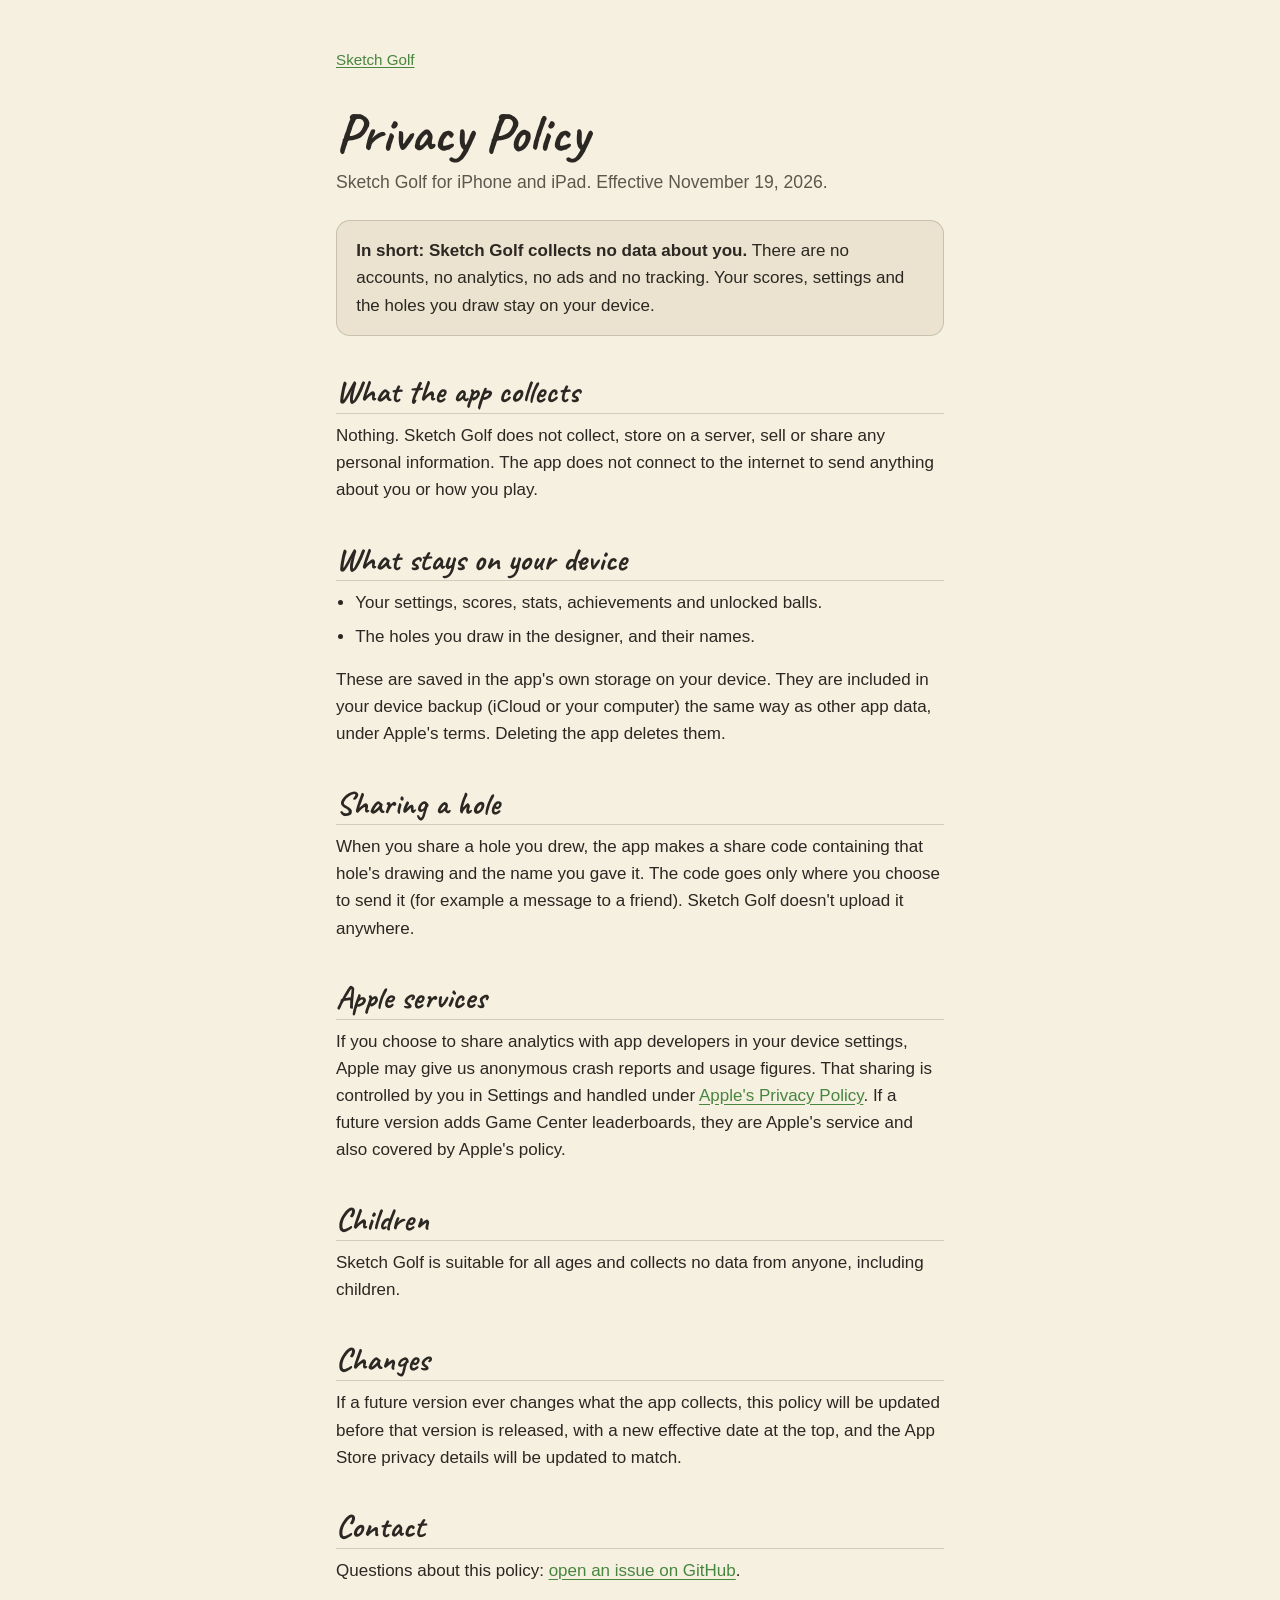
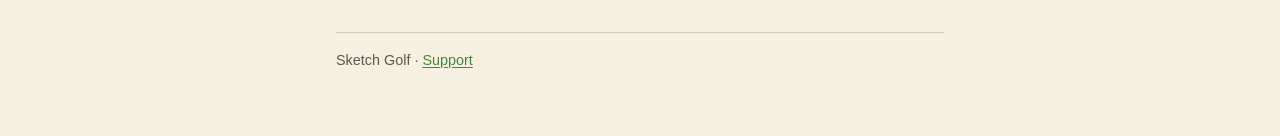
==== sketchgolf/privacy.html @ 10fd7660 "Sketch Golf support page and privacy policy (collects no data); games index" ====
<!doctype html>
<html lang="en">
<head>
<meta charset="utf-8">
<meta name="viewport" content="width=device-width, initial-scale=1">
<title>Sketch Golf Privacy Policy</title>
<meta name="description" content="Sketch Golf collects no data. No accounts, no analytics, no tracking.">
<link rel="stylesheet" href="../assets/site.css">
<link rel="icon" type="image/png" href="../assets/apple-touch-icon.png">
<link rel="apple-touch-icon" href="../assets/apple-touch-icon.png">
</head>
<body>
<main>
<nav><a href="./">Sketch Golf</a></nav>

<h1>Privacy Policy</h1>
<p class="lede">Sketch Golf for iPhone and iPad. Effective November 19, 2026.</p>

<div class="short">
<p><strong>In short: Sketch Golf collects no data about you.</strong> There are no accounts, no analytics, no ads
and no tracking. Your scores, settings and the holes you draw stay on your device.</p>
</div>

<h2>What the app collects</h2>
<p>Nothing. Sketch Golf does not collect, store on a server, sell or share any personal information. The app does
not connect to the internet to send anything about you or how you play.</p>

<h2>What stays on your device</h2>
<ul>
<li>Your settings, scores, stats, achievements and unlocked balls.</li>
<li>The holes you draw in the designer, and their names.</li>
</ul>
<p>These are saved in the app's own storage on your device. They are included in your device backup (iCloud or
your computer) the same way as other app data, under Apple's terms. Deleting the app deletes them.</p>

<h2>Sharing a hole</h2>
<p>When you share a hole you drew, the app makes a share code containing that hole's drawing and the name you gave
it. The code goes only where you choose to send it (for example a message to a friend). Sketch Golf doesn't upload
it anywhere.</p>

<h2>Apple services</h2>
<p>If you choose to share analytics with app developers in your device settings, Apple may give us anonymous crash
reports and usage figures. That sharing is controlled by you in Settings and handled under
<a href="https://www.apple.com/legal/privacy/">Apple's Privacy Policy</a>. If a future version adds Game Center
leaderboards, they are Apple's service and also covered by Apple's policy.</p>

<h2>Children</h2>
<p>Sketch Golf is suitable for all ages and collects no data from anyone, including children.</p>

<h2>Changes</h2>
<p>If a future version ever changes what the app collects, this policy will be updated before that version is
released, with a new effective date at the top, and the App Store privacy details will be updated to match.</p>

<h2>Contact</h2>
<p>Questions about this policy: <a href="https://github.com/FBIMoe/FBIMoe.github.io/issues">open an issue on GitHub</a>.</p>

<footer>Sketch Golf · <a href="./">Support</a></footer>
</main>
</body>
</html>
---- assets/site.css ----
/* Paper and ink, like the games. The title face (Caveat, SIL OFL 1.1) is served from this site: no third-party
   requests on any page. */
@font-face {
  font-family: "Caveat";
  src: url("Caveat.ttf") format("truetype");
  font-weight: 400 700;
  font-display: swap;
}

:root {
  --paper: #f5f0e0;
  --paper-deep: #ebe3cf;
  --ink: #2b2722;
  --ink-soft: #5f574d;
  --pencil: rgba(43, 39, 34, 0.18);
  --fairway: #48853f;
}

@media (prefers-color-scheme: dark) {
  :root {
    --paper: #1f1c18;
    --paper-deep: #2a2620;
    --ink: #efe8d6;
    --ink-soft: #b9b09e;
    --pencil: rgba(239, 232, 214, 0.2);
    --fairway: #7cbf6e;
  }
}

* { box-sizing: border-box; }

html { -webkit-text-size-adjust: 100%; }

body {
  margin: 0;
  background: var(--paper);
  color: var(--ink);
  font: 17px/1.6 -apple-system, BlinkMacSystemFont, "Segoe UI", Roboto, Helvetica, Arial, sans-serif;
}

main {
  max-width: 40rem;
  margin: 0 auto;
  padding: 3rem 1rem 4rem;
}

h1, h2 {
  font-family: "Caveat", "Marker Felt", cursive;
  font-weight: 700;
  line-height: 1.1;
  margin: 0;
}

h1 { font-size: 3.4rem; margin-bottom: 0.25rem; }

h2 {
  font-size: 2rem;
  margin: 2.4rem 0 0.5rem;
  padding-bottom: 0.2rem;
  border-bottom: 1.5px solid var(--pencil);
}

p, ul { margin: 0 0 1rem; }

ul { padding-left: 1.2rem; }

li { margin-bottom: 0.4rem; }

a { color: var(--fairway); text-underline-offset: 0.15em; }

a:focus-visible { outline: 2px solid var(--fairway); outline-offset: 2px; border-radius: 2px; }

.lede { color: var(--ink-soft); font-size: 1.1rem; }

.app {
  display: flex;
  flex-direction: column;
  gap: 0.75rem;
  margin-bottom: 1.5rem;
}

.app img {
  width: 72px;
  height: 72px;
  border-radius: 16px;
  border: 1px solid var(--pencil);
  flex: none;
}

.card {
  display: flex;
  gap: 1rem;
  align-items: center;
  padding: 1rem;
  margin-top: 1.5rem;
  background: var(--paper-deep);
  border: 1px solid var(--pencil);
  border-radius: 14px;
  color: var(--ink);
  text-decoration: none;
}

.card img { width: 64px; height: 64px; border-radius: 14px; flex: none; }

.card strong { font-family: "Caveat", cursive; font-size: 1.9rem; line-height: 1; display: block; }

.card span { color: var(--ink-soft); }

.short {
  background: var(--paper-deep);
  border: 1px solid var(--pencil);
  border-radius: 14px;
  padding: 1rem 1.2rem;
  margin: 1.5rem 0;
}

.short p:last-child { margin-bottom: 0; }

nav { margin-bottom: 2rem; font-size: 0.95rem; }

footer {
  margin-top: 3rem;
  padding-top: 1rem;
  border-top: 1.5px solid var(--pencil);
  color: var(--ink-soft);
  font-size: 0.9rem;
}
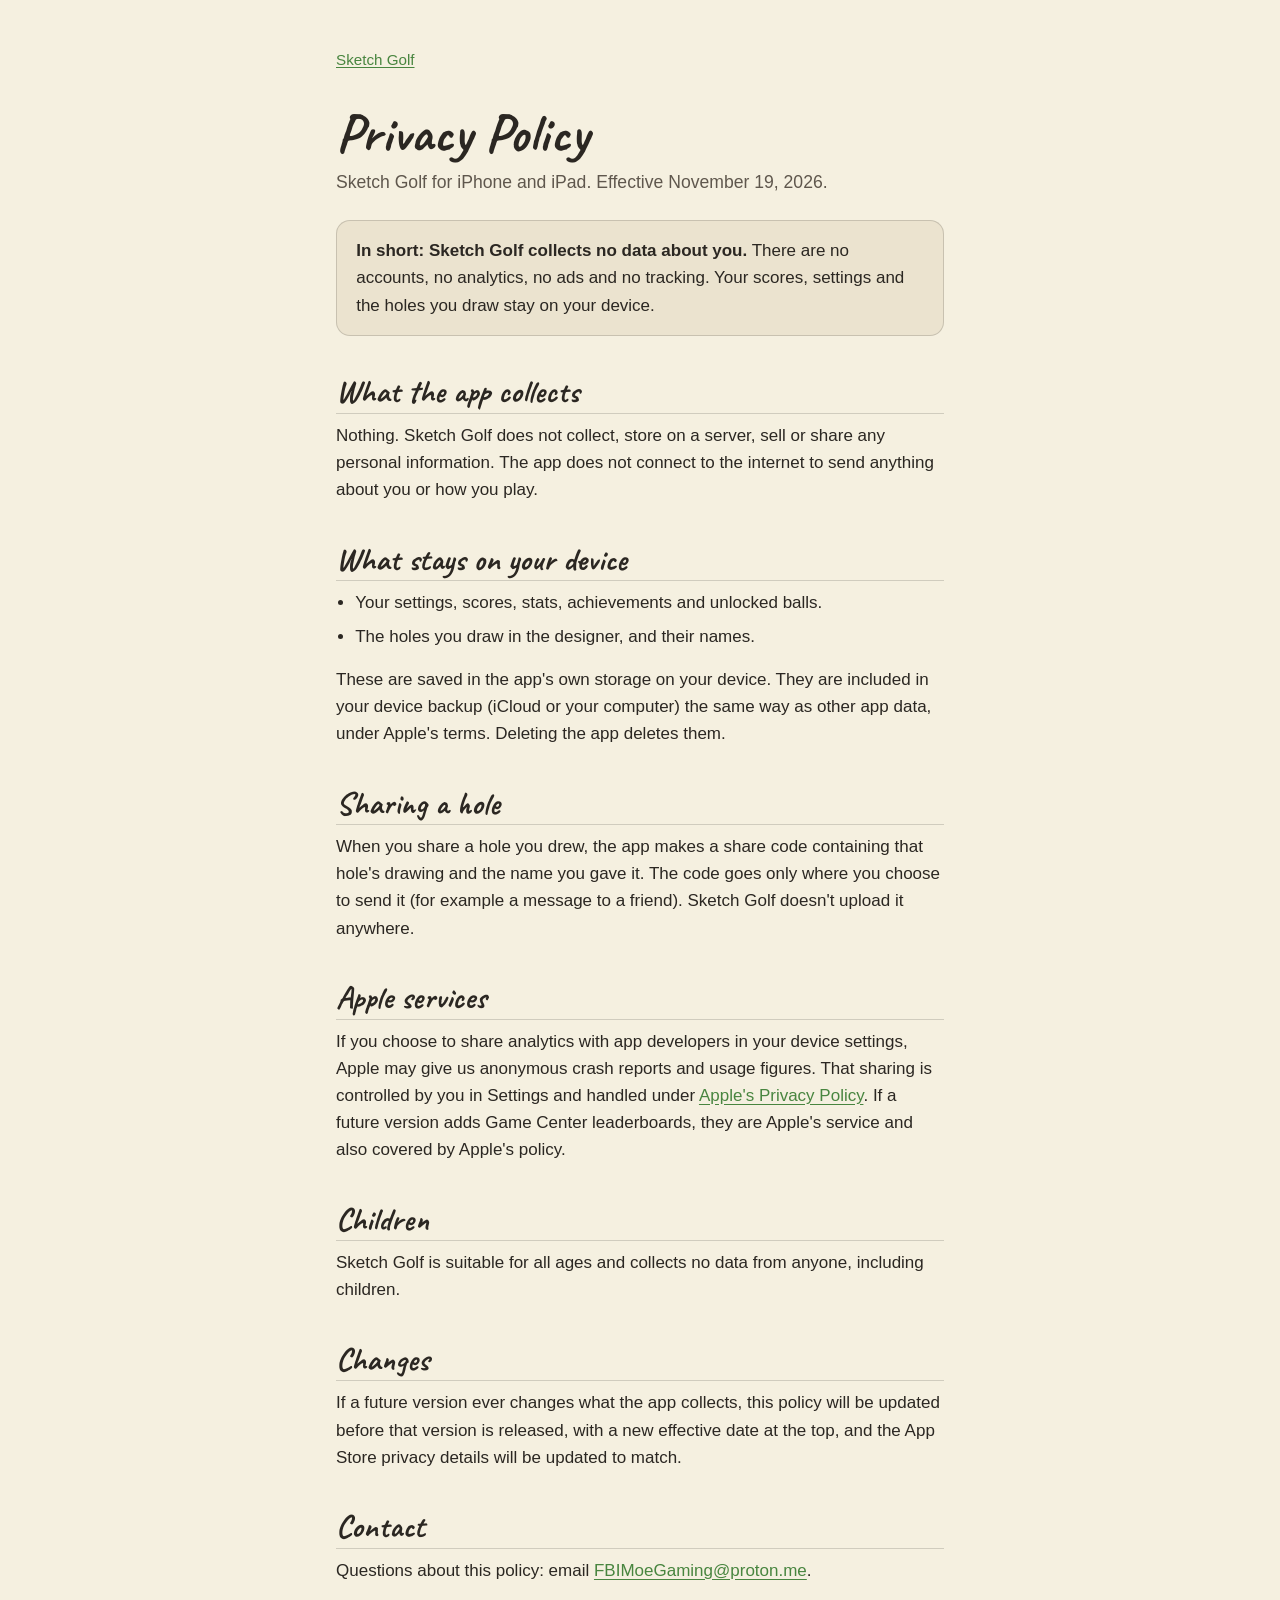
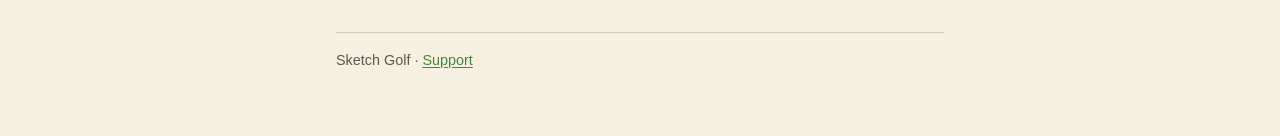
==== commit 76c443d9: "Sketch Golf: contact by email (FBIMoeGaming@proton.me); GitHub Issues as a second option" ====
--- a/sketchgolf/privacy.html
+++ b/sketchgolf/privacy.html
@@ -52,7 +52,7 @@
 released, with a new effective date at the top, and the App Store privacy details will be updated to match.</p>
 
 <h2>Contact</h2>
-<p>Questions about this policy: <a href="https://github.com/FBIMoe/FBIMoe.github.io/issues">open an issue on GitHub</a>.</p>
+<p>Questions about this policy: email <a href="mailto:FBIMoeGaming@proton.me">FBIMoeGaming@proton.me</a>.</p>
 
 <footer>Sketch Golf · <a href="./">Support</a></footer>
 </main>
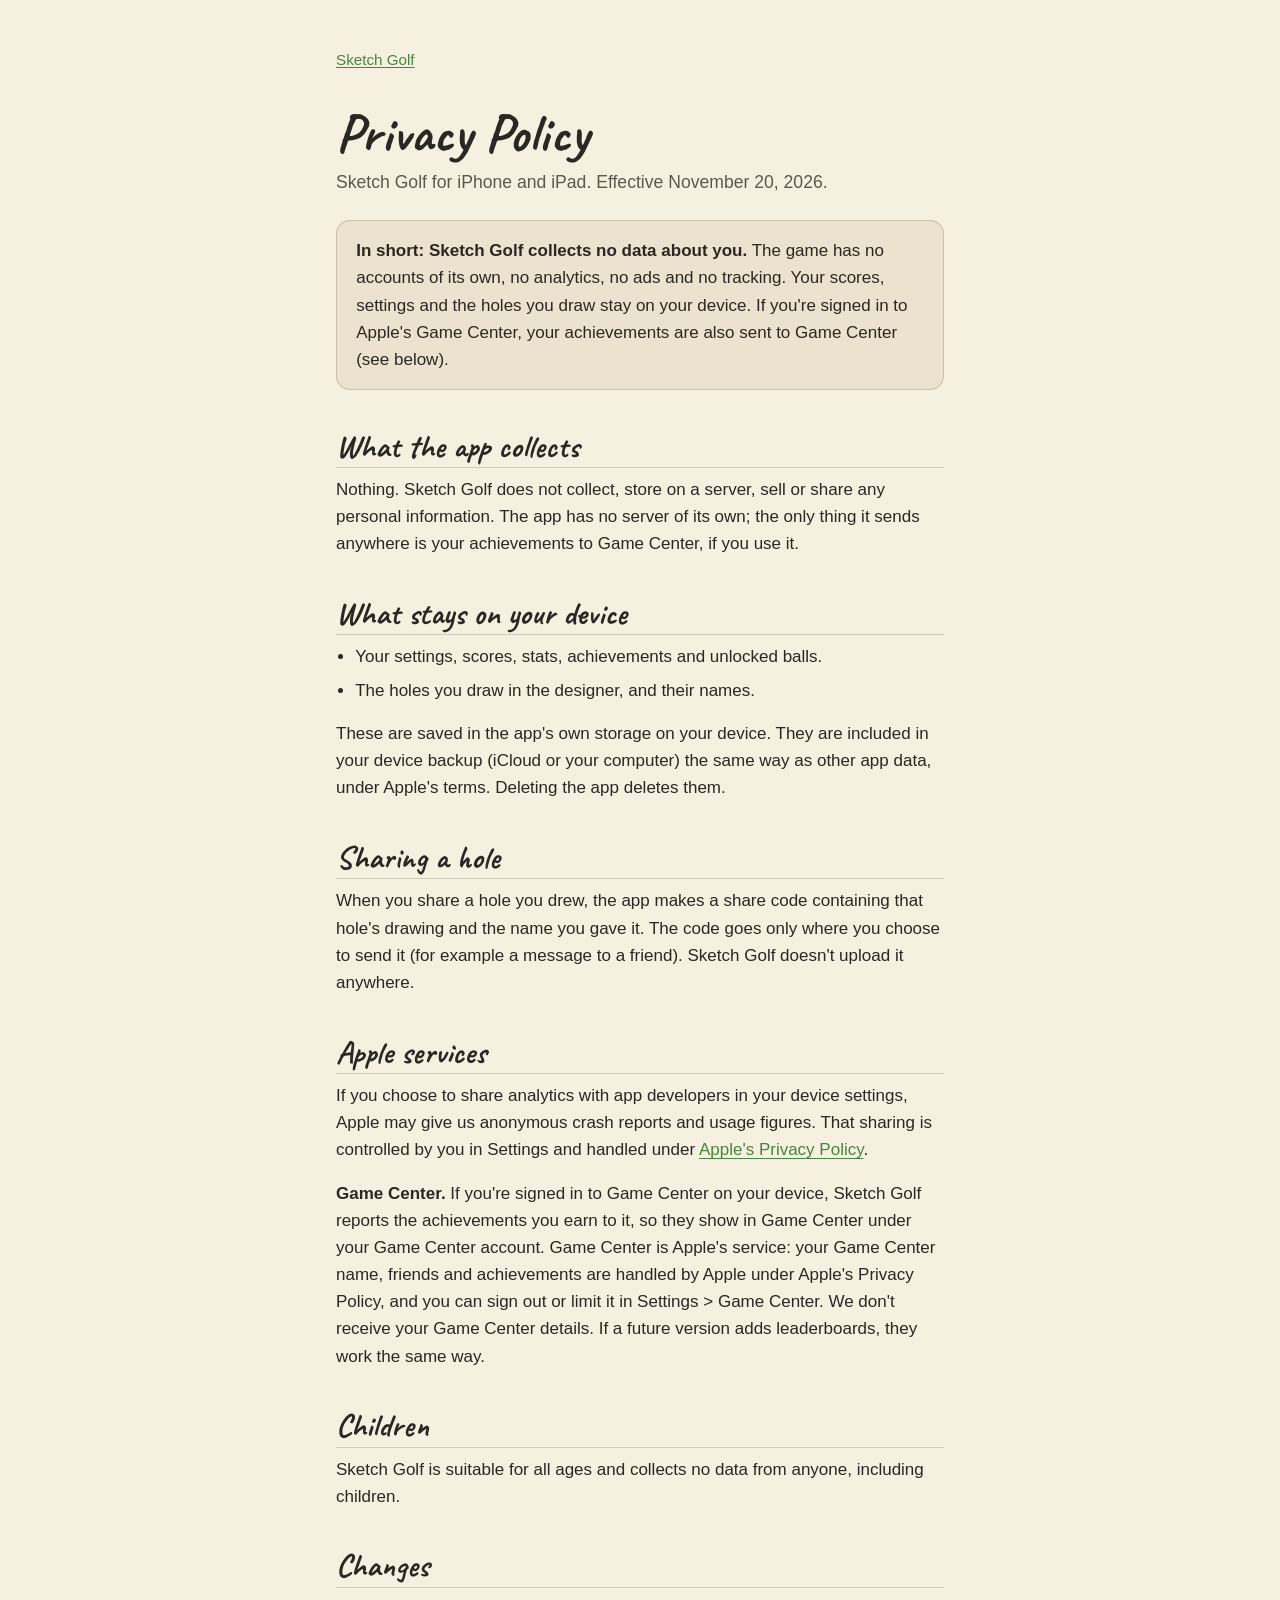
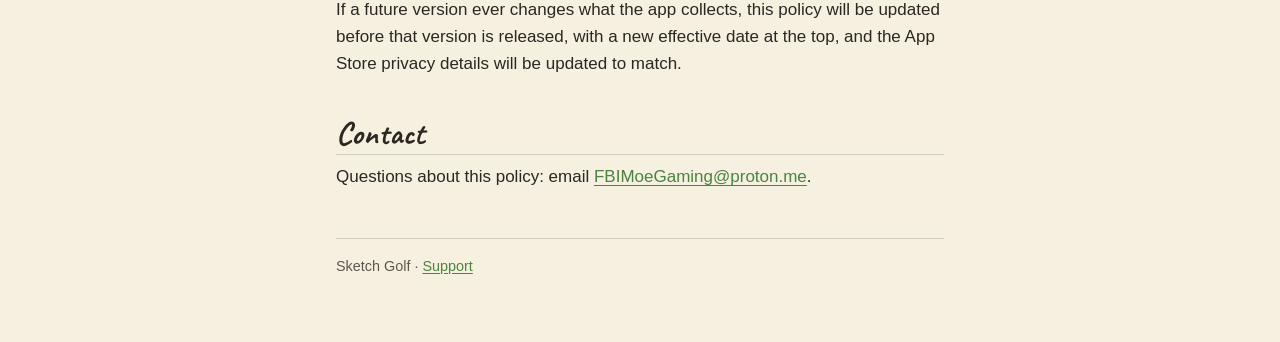
==== commit 51d0d912: "Sketch Golf privacy policy: Game Center achievements (effective 2026-11-20)" ====
--- a/sketchgolf/privacy.html
+++ b/sketchgolf/privacy.html
@@ -4,7 +4,7 @@
 <meta charset="utf-8">
 <meta name="viewport" content="width=device-width, initial-scale=1">
 <title>Sketch Golf Privacy Policy</title>
-<meta name="description" content="Sketch Golf collects no data. No accounts, no analytics, no tracking.">
+<meta name="description" content="Sketch Golf collects no data itself. No accounts of its own, no analytics, no ads, no tracking.">
 <link rel="stylesheet" href="../assets/site.css">
 <link rel="icon" type="image/png" href="../assets/apple-touch-icon.png">
 <link rel="apple-touch-icon" href="../assets/apple-touch-icon.png">
@@ -14,16 +14,17 @@
 <nav><a href="./">Sketch Golf</a></nav>
 
 <h1>Privacy Policy</h1>
-<p class="lede">Sketch Golf for iPhone and iPad. Effective November 19, 2026.</p>
+<p class="lede">Sketch Golf for iPhone and iPad. Effective November 20, 2026.</p>
 
 <div class="short">
-<p><strong>In short: Sketch Golf collects no data about you.</strong> There are no accounts, no analytics, no ads
-and no tracking. Your scores, settings and the holes you draw stay on your device.</p>
+<p><strong>In short: Sketch Golf collects no data about you.</strong> The game has no accounts of its own, no
+analytics, no ads and no tracking. Your scores, settings and the holes you draw stay on your device. If you're
+signed in to Apple's Game Center, your achievements are also sent to Game Center (see below).</p>
 </div>
 
 <h2>What the app collects</h2>
-<p>Nothing. Sketch Golf does not collect, store on a server, sell or share any personal information. The app does
-not connect to the internet to send anything about you or how you play.</p>
+<p>Nothing. Sketch Golf does not collect, store on a server, sell or share any personal information. The app
+has no server of its own; the only thing it sends anywhere is your achievements to Game Center, if you use it.</p>
 
 <h2>What stays on your device</h2>
 <ul>
@@ -41,8 +42,12 @@
 <h2>Apple services</h2>
 <p>If you choose to share analytics with app developers in your device settings, Apple may give us anonymous crash
 reports and usage figures. That sharing is controlled by you in Settings and handled under
-<a href="https://www.apple.com/legal/privacy/">Apple's Privacy Policy</a>. If a future version adds Game Center
-leaderboards, they are Apple's service and also covered by Apple's policy.</p>
+<a href="https://www.apple.com/legal/privacy/">Apple's Privacy Policy</a>.</p>
+<p><strong>Game Center.</strong> If you're signed in to Game Center on your device, Sketch Golf reports the
+achievements you earn to it, so they show in Game Center under your Game Center account. Game Center is Apple's
+service: your Game Center name, friends and achievements are handled by Apple under Apple's Privacy Policy, and
+you can sign out or limit it in Settings &gt; Game Center. We don't receive your Game Center details. If a future
+version adds leaderboards, they work the same way.</p>
 
 <h2>Children</h2>
 <p>Sketch Golf is suitable for all ages and collects no data from anyone, including children.</p>
